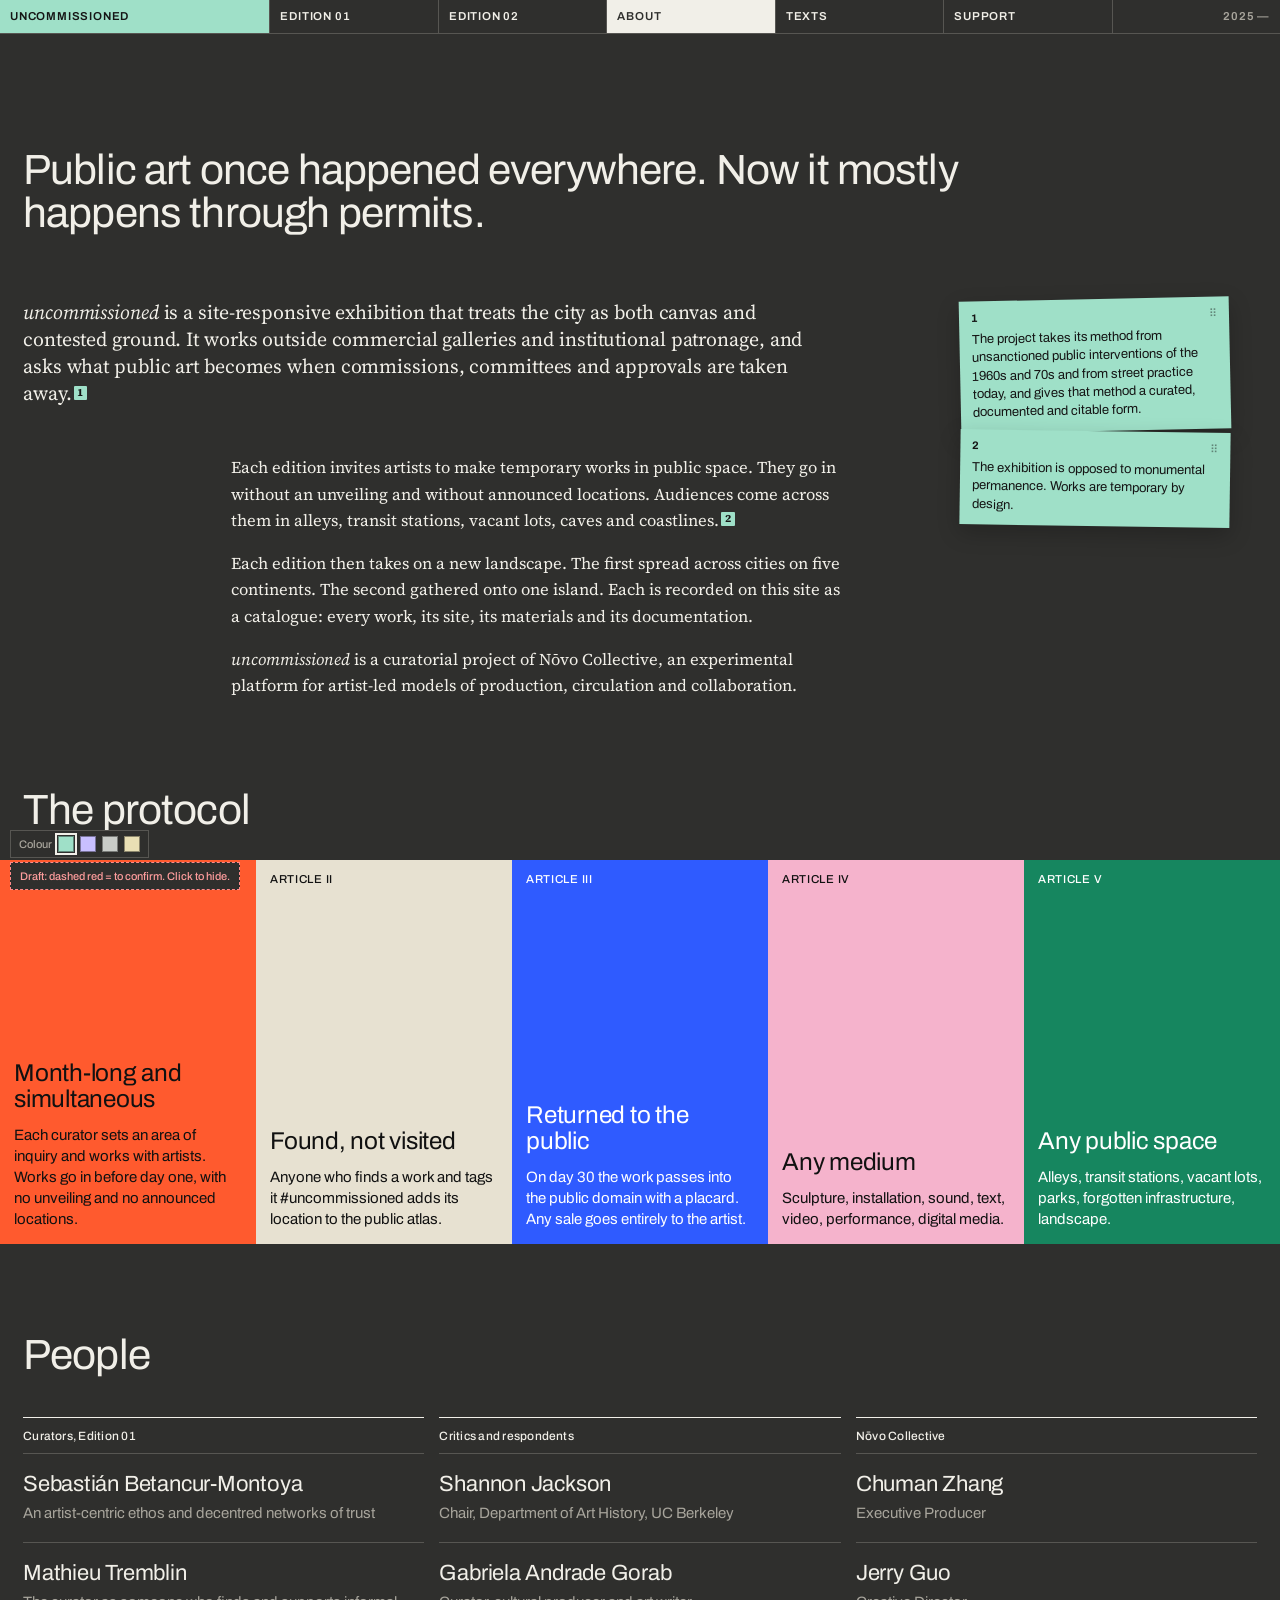
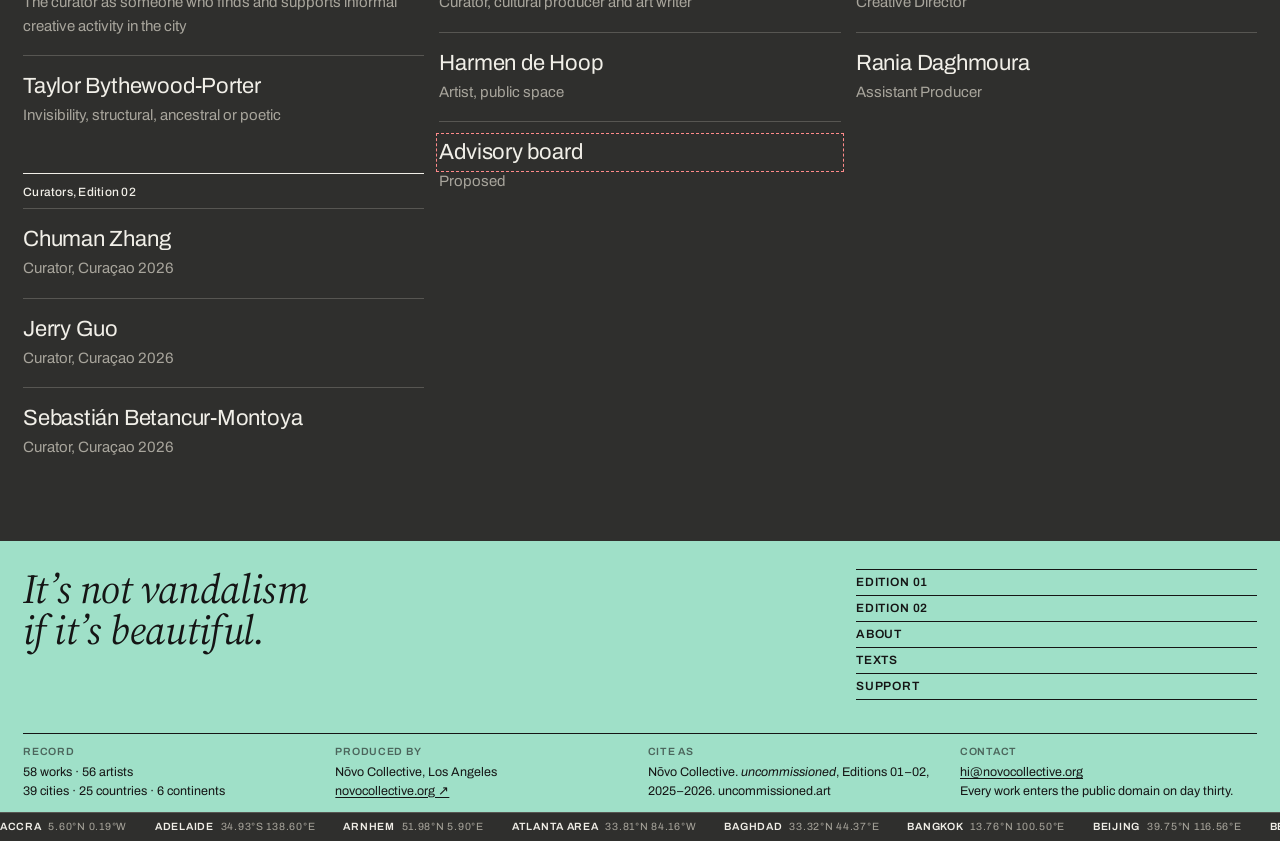
==== about.html @ 0398e827 "About: Edition 02 curators Co-Authored-By: Claude Opus 5.5 <noreply@anthropic.com>" ====
<!doctype html>
<html lang="en">
<head>
<meta charset="utf-8">
<meta name="viewport" content="width=device-width, initial-scale=1">
<title>About · uncommissioned</title>
<link rel="preconnect" href="https://fonts.googleapis.com"><link rel="preconnect" href="https://fonts.gstatic.com" crossorigin>
<link href="https://fonts.googleapis.com/css2?family=Archivo:ital,wdth,wght@0,62..125,300..900;1,62..125,300..900&family=Source+Serif+4:ital,opsz,wght@0,8..60,400;0,8..60,500;1,8..60,400&display=swap" rel="stylesheet">
<link rel="stylesheet" href="assets/style.css?v=14">
<style>
.top{padding-top:clamp(56px,9vw,140px)}
.top h1{grid-column:1/11}
.essay .lede{grid-column:1/9}
.essay .body{grid-column:3/9;margin-top:48px}
.essay .body p+p{margin-top:1em}
.essay aside{grid-column:10/-1;grid-row:1/3;align-self:start}
.arts{display:grid;grid-template-columns:repeat(5,minmax(0,1fr))}
.arts .tile{aspect-ratio:auto;min-height:clamp(300px,30vw,440px)}
.arts .tile .h{font-size:clamp(22px,1.9vw,30px)}
.arts .tile p{font-size:15px;line-height:1.4;margin-top:12px}
.ppl{display:grid;grid-template-columns:repeat(12,minmax(0,1fr));column-gap:var(--gap)}
.ppl .g{grid-column:span 4}
.ppl h3{border-top:1px solid var(--fg);padding-top:10px;margin-bottom:8px}
.ppl .p{border-top:1px solid var(--line-2);padding:14px 0 18px}
.ppl .p b{display:block;font-size:22px;font-weight:400;letter-spacing:-.01em}
.ppl .p span{font-size:15px;color:var(--dim)}
@media (max-width:1000px){.arts{grid-template-columns:1fr 1fr}.ppl .g{grid-column:1/-1;margin-bottom:40px}}
@media (max-width:860px){.top h1,.essay .lede,.essay .body,.essay aside{grid-column:1/-1}.essay aside{grid-row:auto;margin-top:32px}}
@media (max-width:520px){.arts{grid-template-columns:1fr}}
</style>
</head>
<body>
<main>
  <section class="top pg grid">
    <h1 class="t-1">Public art once happened everywhere. Now it mostly happens through permits.</h1>
  </section>

  <div class="space-l"></div>

  <section class="pg grid essay">
    <p class="lede t-lede"><i>uncommissioned</i> is a site-responsive exhibition that treats the city as both canvas and contested ground. It works outside commercial galleries and institutional patronage, and asks what public art becomes when commissions, committees and approvals are taken away.<button class="fm" type="button" data-n="1">1</button></p>
    <aside>
      <div class="fn" data-n="1"><b>1</b>The project takes its method from unsanctioned public interventions of the 1960s and 70s and from street practice today, and gives that method a curated, documented and citable form.</div>
      <div class="fn" data-n="2"><b>2</b>The exhibition is opposed to monumental permanence. Works are temporary by design.</div>
    </aside>
    <div class="body t-body">
      <p>Each edition invites artists to make temporary works in public space. They go in without an unveiling and without announced locations. Audiences come across them in alleys, transit stations, vacant lots, caves and coastlines.<button class="fm" type="button" data-n="2">2</button></p>
      <p>Each edition then takes on a new landscape. The first spread across cities on five continents. The second gathered onto one island. Each is recorded on this site as a catalogue: every work, its site, its materials and its documentation.</p>
      <p><i>uncommissioned</i> is a curatorial project of Nōvo Collective, an experimental platform for artist-led models of production, circulation and collaboration.</p>
    </div>
  </section>

  <div class="space-xl"></div>

  <section>
    <div class="pg" style="margin-bottom:28px"><h2 class="t-1">The protocol</h2></div>
    <div class="arts" id="arts"></div>
  </section>

  <div class="space-xl"></div>

  <section class="pg">
    <h2 class="t-1" style="margin-bottom:40px">People</h2>
    <div class="ppl">
      <div class="g">
        <h3 class="t-meta" style="color:var(--fg)">Curators, Edition 01</h3>
        <div class="p"><b>Sebastián Betancur-Montoya</b><span>An artist-centric ethos and decentred networks of trust</span></div>
        <div class="p"><b>Mathieu Tremblin</b><span>The curator as someone who finds and supports informal creative activity in the city</span></div>
        <div class="p"><b>Taylor Bythewood-Porter</b><span>Invisibility, structural, ancestral or poetic</span></div>
        <h3 class="t-meta" style="color:var(--fg);margin-top:28px">Curators, Edition 02</h3>
        <div class="p"><b>Chuman Zhang</b><span>Curator, Curaçao 2026</span></div>
        <div class="p"><b>Jerry Guo</b><span>Curator, Curaçao 2026</span></div>
        <div class="p"><b>Sebastián Betancur-Montoya</b><span>Curator, Curaçao 2026</span></div>
      </div>
      <div class="g">
        <h3 class="t-meta" style="color:var(--fg)">Critics and respondents</h3>
        <div class="p"><b>Shannon Jackson</b><span>Chair, Department of Art History, UC Berkeley</span></div>
        <div class="p"><b>Gabriela Andrade Gorab</b><span>Curator, cultural producer and art writer</span></div>
        <div class="p"><b>Harmen de Hoop</b><span>Artist, public space</span></div>
        <div class="p"><b class="tbc">Advisory board</b><span>Proposed</span></div>
      </div>
      <div class="g">
        <h3 class="t-meta" style="color:var(--fg)">Nōvo Collective</h3>
        <div class="p"><b>Chuman Zhang</b><span>Executive Producer</span></div>
        <div class="p"><b>Jerry Guo</b><span>Creative Director</span></div>
        <div class="p"><b>Rania Daghmoura</b><span>Assistant Producer</span></div>
      </div>
    </div>
  </section>

  <div class="space-l"></div>
</main>

<script src="assets/data.js?v=14"></script>
<script src="assets/site.js?v=14"></script>
<script>
header("About"); footer(); setAccent("signal");
const A = [
  ["I","Month-long and simultaneous","Each curator sets an area of inquiry and works with artists. Works go in before day one, with no unveiling and no announced locations.","vermilion"],
  ["II","Found, not visited","Anyone who finds a work and tags it #uncommissioned adds its location to the public atlas.","bone"],
  ["III","Returned to the public","On day 30 the work passes into the public domain with a placard. Any sale goes entirely to the artist.","blue"],
  ["IV","Any medium","Sculpture, installation, sound, text, video, performance, digital media.","pink"],
  ["V","Any public space","Alleys, transit stations, vacant lots, parks, forgotten infrastructure, landscape.","green"],
];
document.getElementById("arts").innerHTML = A.map(a => `<div class="tile" style="${cvars(a[3])}"><div class="k">Article ${a[0]}</div><div><div class="h">${a[1]}</div><p>${a[2]}</p></div></div>`).join("");
</script>
</body>
</html>
---- assets/style.css ----
/* uncommissioned — shared styles (v2.1)
   One family, Archivo, used at five levels:
   .t-display  heavy condensed, for scale (numbers, giant words)
   .t-1        page headline
   .t-2        section headline / item titles
   .t-lede     opening paragraph
   body        reading text
   .t-meta     labels, dates, captions
   Recurring motif: the paper footnote (.fm marker + .fn note), draggable.
*/
:root{
  --bg:#2f2f2d; --bg-2:#383835; --fg:#f1efe8; --dim:#a8a59c; --line:#454542; --line-2:#575652;
  --note:#e9dfb4; --note-ink:#151515;
  --accent:#ff5a2e; --accent-ink:#111;
  --pad:clamp(14px,1.8vw,26px); --gap:clamp(10px,1.2vw,18px);
  --f:"Archivo",Helvetica,Arial,sans-serif; --serif:"Source Serif 4",Georgia,"Times New Roman",serif;
}
*{box-sizing:border-box;margin:0;padding:0}
html{-webkit-text-size-adjust:100%}
body{background:var(--bg);color:var(--fg);font-family:var(--f);font-size:15.5px;line-height:1.5;font-weight:400;-webkit-font-smoothing:antialiased;overflow-x:hidden}
img{display:block;max-width:100%;height:auto}
a{color:inherit;text-decoration:none}
em,i{font-style:italic}
button{font:inherit;color:inherit;background:none;border:0;cursor:pointer}

/* ——— type ——— */
.t-display{font-size:clamp(52px,7.2vw,124px);line-height:.84;font-weight:800;font-variation-settings:"wdth" 62;font-stretch:62%;letter-spacing:-.01em}
.t-1{font-size:clamp(28px,3.3vw,52px);line-height:1.02;font-weight:400;letter-spacing:-.02em}
.t-2{font-size:clamp(19px,1.6vw,26px);line-height:1.15;font-weight:400;letter-spacing:-.01em}
.t-3{font-size:16px;line-height:1.3;font-weight:600}
.t-lede{font-family:var(--serif);font-size:clamp(19px,1.55vw,24px);line-height:1.36;font-weight:400;letter-spacing:-.005em}
.t-body{font-family:var(--serif);font-size:16.5px;line-height:1.6;font-weight:400}
.serif{font-family:var(--serif)}
.t-meta{font-size:12px;line-height:1.4;font-weight:500;letter-spacing:.02em;color:var(--dim)}
.caps{text-transform:uppercase;letter-spacing:.06em}
.dim{color:var(--dim)}

/* ——— layout ——— */
.pg{padding:0 var(--pad)}
.grid{display:grid;grid-template-columns:repeat(12,minmax(0,1fr));column-gap:var(--gap)}
.space-xl{height:clamp(64px,7vw,110px)}
.space-l{height:clamp(44px,5vw,76px)}
.space-m{height:clamp(36px,4vw,64px)}

/* ——— header: one slim ruled line ——— */
.hd{position:sticky;top:0;z-index:30;display:grid;grid-template-columns:1.6fr repeat(5,1fr) 1fr;background:var(--bg);border-bottom:1px solid var(--line-2);height:34px}
.hd a,.hd span{display:flex;align-items:center;padding:0 10px;border-left:1px solid var(--line-2);font-size:11.5px;font-weight:600;text-transform:uppercase;letter-spacing:.07em;transition:background .15s,color .15s;white-space:nowrap;overflow:hidden}
.hd a:first-child{border-left:0;background:var(--note);color:var(--note-ink)}
.hd a:not(:first-child):hover,.hd a[aria-current]{background:var(--fg);color:var(--bg)}
.hd .yr{color:var(--dim);justify-content:flex-end}
.hd .menu{display:none}
@media (max-width:860px){
  .hd{grid-template-columns:1fr auto;height:auto}
  .hd a:first-child{height:34px}
  .hd a:not(:first-child),.hd span{display:none}
  .hd .menu{display:block;padding:0 14px;border-left:1px solid var(--line-2);font-size:11.5px;text-transform:uppercase;letter-spacing:.07em;font-weight:500}
  .hd.open a:not(:first-child){display:flex;grid-column:1/-1;height:38px;border-left:0;border-top:1px solid var(--line-2)}
}

/* ——— footnotes: the recurring motif ——— */
/* marker: a small yellow tag, not a superscript, so it never reads as a power */
.fm{display:inline-flex;align-items:center;justify-content:center;min-width:1.25em;height:1.25em;padding:0 .25em;margin:0 .1em 0 .18em;background:var(--note);color:var(--note-ink);font-size:11px;font-weight:700;line-height:1;vertical-align:.35em;letter-spacing:0;font-stretch:100%;font-variation-settings:"wdth" 100;cursor:pointer;border-radius:1px;transition:transform .15s}
.fm:hover{transform:rotate(-6deg) scale(1.12)}
.t-display .fm{font-size:13px;vertical-align:top;margin-top:.12em}
.fn{position:relative;background:var(--note);color:var(--note-ink);padding:9px 12px 11px;font-size:13px;line-height:1.42;font-weight:400;max-width:270px;box-shadow:0 8px 22px rgba(0,0,0,.22);cursor:grab;touch-action:none;user-select:none;transition:box-shadow .2s;z-index:4}
.fn:active{cursor:grabbing;box-shadow:0 16px 34px rgba(0,0,0,.35)}
.fn b{display:flex;justify-content:space-between;font-weight:700;font-size:11px;margin-bottom:4px;letter-spacing:.04em}
.fn b::after{content:"⠿";font-weight:400;opacity:.45}
.fn a{text-decoration:underline}
.fn.flash{animation:flash .7s}
@keyframes flash{0%,100%{transform:var(--tf,none)}30%{transform:var(--tf,none) scale(1.06) rotate(-1.5deg)}}

/* draft marks (remove before launch) */
.tbc{outline:1px dashed #ff8a8a;outline-offset:2px;cursor:help}
body.clean .tbc{outline:0}
.draft{position:fixed;left:10px;bottom:10px;z-index:60;background:var(--bg);color:#ff9d9d;border:1px dashed #ff8a8a;padding:5px 9px;font-size:11px;font-weight:500}

/* ——— colour tiles ——— */
.tiles{display:grid;grid-template-columns:repeat(4,minmax(0,1fr))}
.tile{position:relative;aspect-ratio:4/5;display:flex;flex-direction:column;justify-content:space-between;padding:12px 14px 14px;overflow:hidden;background:var(--c,#222);color:var(--k,#fff)}
.tile .k{font-size:11.5px;font-weight:500;line-height:1.3;text-transform:uppercase;letter-spacing:.06em}
.tile .h{font-size:clamp(18px,1.6vw,24px);line-height:1.1;letter-spacing:-.01em}
.tile .arrow{position:absolute;right:14px;top:10px}
@media (max-width:1000px){.tiles{grid-template-columns:repeat(2,minmax(0,1fr))}}

/* ——— figures ——— */
.figs{display:grid;grid-template-columns:repeat(4,minmax(0,1fr));column-gap:var(--gap)}
.figs .f{border-top:1px solid var(--line-2);padding-top:12px}
.figs .f .t-display{display:block}
.figs .f .t-meta{margin-top:10px;color:var(--fg)}
@media (max-width:760px){.figs{grid-template-columns:1fr 1fr;row-gap:30px}}

/* ——— map ——— */
.map-wrap{position:relative;border-top:1px solid var(--line-2);border-bottom:1px solid var(--line-2)}
.map-wrap svg{display:block;width:100%;height:auto}
.loc .land{fill:#4a4944;stroke:#8d8a80;stroke-width:.8}
.loc{background:#2a2a28!important}
.map-wrap .grat{fill:none;stroke:#393936;stroke-width:.6}
.map-wrap .pt{cursor:pointer}
.map-wrap .pt .ring{fill:none;stroke-width:1;opacity:.55;transform-box:fill-box;transform-origin:center;animation:pulse 3.2s ease-out infinite}
.map-wrap .pt:hover .dot{stroke:#fff;stroke-width:2}
.map-wrap .lbl{font-family:var(--f);font-size:11px;font-weight:600;fill:var(--fg);paint-order:stroke;stroke:var(--bg);stroke-width:3px;stroke-linejoin:round;pointer-events:none;transition:opacity .2s}
.map-wrap .pt .n{font-family:var(--f);font-size:11px;font-weight:700;text-anchor:middle;pointer-events:none}
.map-wrap svg{cursor:grab;touch-action:pan-y}
.map-wrap svg:active{cursor:grabbing}
.map-wrap .base path{vector-effect:non-scaling-stroke}
.map-wrap{overflow:hidden}
.map-ui{position:absolute;right:var(--pad);top:12px;display:flex;flex-direction:column;gap:0;z-index:4;border:1px solid var(--line-2);background:var(--bg)}
.map-ui button{width:34px;height:30px;font-size:17px;line-height:1;border-top:1px solid var(--line-2)}
.map-ui button:first-child{border-top:0}
.map-ui button[data-z="reset"]{font-size:9.5px;font-weight:600;text-transform:uppercase;letter-spacing:.04em}
.map-ui button:hover{background:var(--fg);color:var(--bg)}
.map-hint{position:absolute;left:50%;top:50%;transform:translate(-50%,-50%);background:rgba(20,20,19,.82);color:var(--fg);padding:8px 14px;font-size:12.5px;font-weight:500;pointer-events:none;opacity:0;transition:opacity .25s;z-index:5}
.map-hint.on{opacity:1}
/* Curaçao: water lines, hachure, degree frame */
.map-wrap{background:#2a2a28}
.map-wrap .grat{stroke:#3a3a37}
.map-wrap .wl,.map-wrap .wl-cut{fill:none;stroke-linejoin:round;vector-effect:none!important}
.map-wrap .wl{stroke:#7d97ad}
.map-wrap .pts .pt{cursor:pointer}
.map-wrap .lbls{pointer-events:none}
.map-wrap .wl-cut{stroke:#2a2a28}
.map-wrap .land{fill:#4a4944;stroke:#8d8a80;stroke-width:1}
.map-wrap .land-h{stroke:none}
.map-wrap .terrain .band{stroke:none}
.map-wrap .terrain .shade{image-rendering:auto;mix-blend-mode:normal;pointer-events:none}
.map-wrap .terrain .ct{fill:none;stroke:#8d8a80;stroke-width:.5;opacity:.55}
.map-wrap .terrain .ct.ix{stroke-width:.9;opacity:.85}
.map-wrap .legend text{font-family:var(--f);font-size:10px;fill:var(--dim)}
.map-wrap .hatch{stroke:#5a5953;stroke-width:1}
.map-wrap .places text{font-family:var(--f);font-size:11px;fill:var(--dim)}
.map-wrap .places .sea{font-family:var(--serif);font-style:italic;font-size:15px;letter-spacing:.12em;fill:#6b8aa6}
.map-wrap .places .peak{fill:var(--dim)}
.map-wrap .places .town{fill:none;stroke:var(--dim);stroke-width:1.2}
.map-wrap .ticks text,.map-wrap .scale text,.map-wrap .north text{font-family:var(--f);font-size:10px;fill:var(--dim);letter-spacing:.03em}
.map-wrap .scale path{fill:none;stroke:var(--dim);stroke-width:1.2}
.map-wrap .north path{fill:var(--dim)}
@keyframes pulse{0%{transform:scale(1);opacity:.7}100%{transform:scale(1.9);opacity:0}}
@media (prefers-reduced-motion:reduce){.map-wrap .pt .ring{animation:none;opacity:0}}
.map-tip{position:absolute;pointer-events:none;z-index:5;padding:8px 10px;max-width:240px;font-size:12px;line-height:1.35;opacity:0;transform:translate(-50%,calc(-100% - 12px));transition:opacity .12s}
.map-tip i{display:block;font-size:14px}
.map-key{list-style:none;display:grid;grid-template-columns:repeat(4,minmax(0,1fr));column-gap:var(--gap);padding:14px var(--pad) 0}
.map-key li{border-top:1px solid var(--line-2);padding:8px 0 12px;font-size:13px;line-height:1.35}
.map-key b{font-weight:600;margin-right:4px}
.map-key .sw{display:inline-block;width:8px;height:8px;border-radius:50%;margin-right:7px}
.map-key a:hover b{color:var(--accent)}
@media (max-width:760px){.map-key{grid-template-columns:1fr 1fr}}

/* ——— inline index: words + small images (for works without their own page) ——— */
.inline-index{font-size:clamp(26px,3.4vw,52px);line-height:1.24;font-weight:300;letter-spacing:-.02em}
.inline-index .it{display:inline;cursor:pointer;transition:color .2s}
.inline-index .it:hover{color:var(--hc,var(--accent))}
.inline-index .it i{font-family:var(--serif);font-weight:400}
.inline-index .by{font-size:.42em;letter-spacing:.02em;font-weight:500;color:var(--dim);vertical-align:.5em;margin-left:.3em;text-transform:uppercase}
.thumb{display:inline-block;width:1.1em;height:.82em;vertical-align:-.04em;margin:0 .14em;object-fit:cover;background:var(--c,#555);transition:transform .25s}
.it:hover .thumb{transform:scale(1.6) rotate(-3deg)}

/* marquee version (home) */
.marquee{overflow:hidden;white-space:nowrap;border-top:1px solid var(--line-2)}
.marquee .row{display:inline-flex;gap:0;padding:6px 0;animation:mq var(--d,70s) linear infinite}
.marquee .row.rev{animation-direction:reverse}
.marquee:hover .row{animation-play-state:paused}
.marquee .row > span{padding-right:.3em}
@keyframes mq{from{transform:translateX(0)}to{transform:translateX(-50%)}}
@media (prefers-reduced-motion:reduce){.marquee .row{animation:none}}

/* ——— pop-up window ——— */
.win{position:absolute;z-index:70;width:min(340px,calc(100vw - 24px));background:var(--c,#f1efe8);color:var(--k,#111);box-shadow:0 22px 60px rgba(0,0,0,.45);border:1px solid rgba(0,0,0,.6);animation:winin .28s cubic-bezier(.2,.8,.2,1.2)}
.win .bar{display:flex;justify-content:space-between;align-items:center;height:26px;padding:0 4px 0 10px;border-bottom:1px solid rgba(0,0,0,.6);font-size:11px;font-weight:600;text-transform:uppercase;letter-spacing:.06em;cursor:grab;touch-action:none;user-select:none}
.win .x{width:22px;height:20px;font-size:14px;line-height:1}
.win .x:hover{background:rgba(0,0,0,.12)}
.win .bd{padding:12px 12px 14px}
.win img{width:100%;aspect-ratio:3/2;object-fit:cover;margin-bottom:10px}
.win h4{font-family:var(--serif);font-size:21px;line-height:1.15;font-weight:400;font-style:italic}
.win .wl{list-style:none;max-height:340px;overflow:auto}
.win .wl li{display:flex;gap:9px;align-items:flex-start;padding:7px 0;border-top:1px solid rgba(0,0,0,.18);cursor:pointer;font-size:13px;line-height:1.3}
.win .wl li:hover i{text-decoration:underline}
.win .wl i{font-family:var(--serif);font-size:16px}
.win .wl .sw{flex:none;width:10px;height:10px;margin-top:4px}
.win p{font-size:13px;line-height:1.4;margin-top:6px}
.win dl{display:grid;grid-template-columns:70px 1fr;gap:3px 10px;font-size:12.5px;margin-top:10px;border-top:1px solid rgba(0,0,0,.25);padding-top:8px}
.win dt{opacity:.6}
@keyframes winin{from{transform:translateY(12px) scale(.96);opacity:0}}

/* ticket (home pop-up) */
.ticket{position:fixed;right:18px;bottom:18px;z-index:65;display:flex;background:var(--note);color:var(--note-ink);box-shadow:0 22px 60px rgba(0,0,0,.45);animation:tk .6s cubic-bezier(.2,.8,.2,1.2);transform:rotate(-3deg)}
.ticket::before,.ticket::after{content:"";position:absolute;left:0;right:0;height:8px;background:radial-gradient(circle at 5px 0,transparent 4px,var(--note) 4.5px) repeat-x;background-size:10px 8px}
.ticket::before{top:-7px;transform:rotate(180deg)}
.ticket::after{bottom:-7px}
.ticket .stub{writing-mode:vertical-rl;transform:rotate(180deg);padding:12px 8px;border-left:1px dashed rgba(0,0,0,.5);font-weight:800;font-variation-settings:"wdth" 62;font-stretch:62%;font-size:20px;letter-spacing:.01em;text-transform:uppercase}
.ticket .body{padding:12px 14px 12px;width:230px}
.ticket .body .big{font-weight:800;font-variation-settings:"wdth" 62;font-stretch:62%;font-size:34px;line-height:.9;text-transform:uppercase}
.ticket .body p{font-size:12.5px;line-height:1.35;margin-top:8px}
.ticket .body .go{display:inline-block;margin-top:10px;font-size:12px;font-weight:700;text-transform:uppercase;letter-spacing:.05em;border-bottom:1.5px solid}
.ticket .x{position:absolute;right:6px;top:4px;font-size:14px}
@keyframes tk{from{transform:translateY(140%) rotate(8deg)}}

/* ——— links ——— */
.ln{display:inline-flex;gap:6px;align-items:baseline;font-weight:500;border-bottom:1px solid currentColor;padding-bottom:1px;transition:color .15s}
.ln:hover{color:var(--accent)}
.cyc{display:inline-block;transition:color .4s}

/* ——— footer ——— */
.ft{overflow:hidden}
.ft-band{background:var(--note);color:var(--note-ink);padding:clamp(18px,2.2vw,30px) var(--pad) 12px}
.ft-say{grid-column:1/8;font-family:var(--serif);font-style:italic;font-size:clamp(28px,3.2vw,50px);line-height:1;letter-spacing:-.015em}
.ft-nav{grid-column:9/-1;align-self:end;display:flex;flex-direction:column;border-top:1px solid currentColor}
.ft-nav a{display:flex;justify-content:space-between;padding:3px 0 4px;border-bottom:1px solid currentColor;font-size:12px;font-weight:600;text-transform:uppercase;letter-spacing:.07em;transition:padding .2s}
.ft-nav a::after{content:"→";opacity:0;transition:opacity .2s}
.ft-nav a:hover{padding-left:10px}
.ft-nav a:hover::after{opacity:1}
.ft-cols{margin-top:clamp(20px,2.6vw,40px);border-top:1px solid currentColor;padding-top:10px;row-gap:18px}
.ft-cols > div{grid-column:span 3}
.ft-cols p{font-size:12.5px;line-height:1.45}
.ft-cols .k{font-size:10.5px;font-weight:600;text-transform:uppercase;letter-spacing:.07em;opacity:.6;margin-bottom:4px}
.ft-cols a{text-decoration:underline;text-underline-offset:2px}
.ft-tick{overflow:hidden;white-space:nowrap;padding:6px 0 7px;font-size:10.5px;text-transform:uppercase;letter-spacing:.07em;color:var(--dim);border-top:1px solid var(--line-2)}
.ft-row{display:inline-block;animation:tick 160s linear infinite}
.ft-tick:hover .ft-row{animation-play-state:paused}
.ft-row span{margin-right:28px}
.ft-row b{font-weight:600;color:var(--fg);margin-right:4px}
@keyframes tick{to{transform:translateX(-50%)}}
@media (prefers-reduced-motion:reduce){.ft-row{animation:none}}
@media (max-width:860px){.ft-say,.ft-nav{grid-column:1/-1}.ft-nav{margin-top:28px}.ft-cols > div{grid-column:span 6}}
@media (max-width:520px){.ft-cols > div{grid-column:1/-1}}

/* ——— index cards (works without their own page) ——— */
.cards{display:grid;grid-template-columns:repeat(6,minmax(0,1fr));border-top:1px solid var(--line-2)}
.ic{display:flex;flex-direction:column;text-align:left;background:var(--bg);border-right:1px solid var(--line-2);border-bottom:1px solid var(--line-2);color:var(--fg);padding:10px 10px 14px;min-height:100%;transition:background .18s,color .18s;cursor:pointer}
.ic:hover{background:var(--c);color:var(--k)}
.ic-top{display:flex;justify-content:space-between;font-size:10.5px;font-weight:600;text-transform:uppercase;letter-spacing:.06em;opacity:.7}
.ic-img{display:block;margin:10px 0 12px;aspect-ratio:1;background:var(--c);overflow:hidden}
.ic-img img{width:100%;height:100%;object-fit:cover;filter:grayscale(1) contrast(1.05);mix-blend-mode:multiply;transition:filter .25s}
.ic:hover .ic-img img{filter:none;mix-blend-mode:normal}
.ic-t{font-family:var(--serif);font-style:italic;font-size:17px;line-height:1.18}
.ic-a{font-size:12.5px;font-weight:500;margin-top:6px}
.ic-p{font-size:12px;opacity:.65;margin-top:2px}
.ic.off{display:none}
@media (max-width:1100px){.cards{grid-template-columns:repeat(4,minmax(0,1fr))}}
@media (max-width:620px){.cards{grid-template-columns:repeat(2,minmax(0,1fr))}}
.chips{display:flex;flex-wrap:wrap;gap:6px}
.chips button{font-size:12px;font-weight:500;padding:4px 10px 5px;border:1px solid var(--line-2);border-radius:99px;transition:background .15s,color .15s}
.chips button .sw{display:inline-block;width:8px;height:8px;border-radius:50%;margin-right:6px;vertical-align:1px}
.chips button[aria-pressed="true"]{background:var(--fg);color:var(--bg);border-color:var(--fg)}

/* ——— big colour blocks to move between pages ——— */
.blocks{display:grid;grid-template-columns:repeat(auto-fit,minmax(220px,1fr))}
.blocks a{display:flex;flex-direction:column;gap:4px;min-height:clamp(104px,9vw,140px);padding:12px var(--pad) 14px;background:var(--c);color:var(--k);transition:filter .2s}
.blocks a:hover{filter:brightness(1.07)}
.blocks .k{font-size:11.5px;font-weight:600;text-transform:uppercase;letter-spacing:.06em;opacity:.8}
.blocks .h{font-family:var(--serif);font-style:italic;font-size:clamp(18px,1.5vw,23px);line-height:1.12;margin-top:auto}
.blocks .s{font-size:13px;opacity:.8}

.blocks a.plain{background:var(--bg);color:var(--fg);box-shadow:inset 0 0 0 1px var(--line-2)}
.blocks a.plain:hover{background:var(--fg);color:var(--bg);filter:none}
.blocks .k b{font-weight:600;opacity:1}
.ic.has .ic-top span:last-child{opacity:1;color:var(--c)}
.ic.has:hover .ic-top span:last-child{color:inherit}

/* side-note rail */
.rail{position:relative}
.rail .fn{position:absolute;left:0;right:0;max-width:none}
@media (max-width:860px){.rail{margin-top:24px;display:flex;flex-direction:column;gap:14px}.rail .fn{position:relative;max-width:300px}.rail .fn:nth-child(even){margin-left:14%}}

/* draft-only colour picker */
.picker{position:fixed;left:10px;bottom:42px;z-index:60;display:flex;align-items:center;gap:6px;background:var(--bg);border:1px solid var(--line-2);padding:5px 8px;font-size:11px;font-weight:500;color:var(--dim)}
.picker button{width:16px;height:16px;border:1px solid rgba(0,0,0,.4)}
.picker button[aria-pressed="true"]{outline:2px solid var(--fg);outline-offset:1px}
body.clean .picker{display:none}
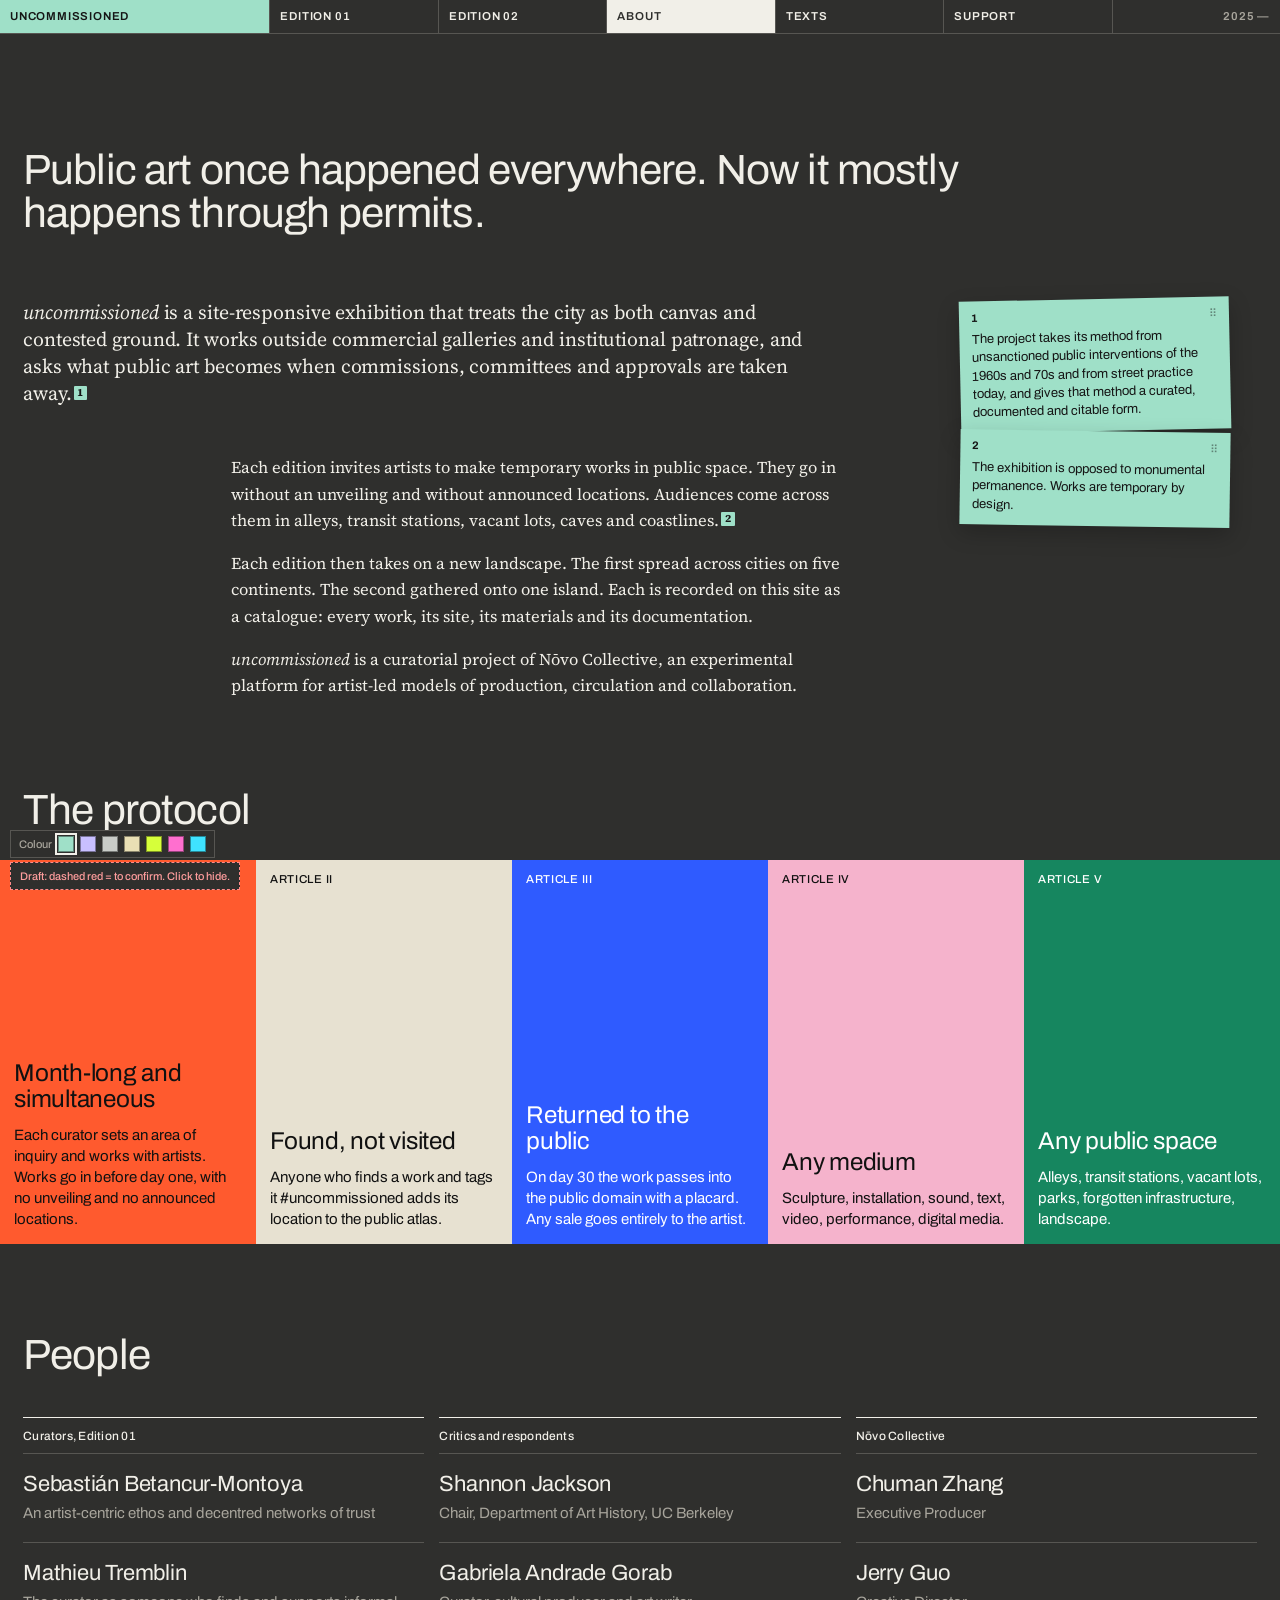
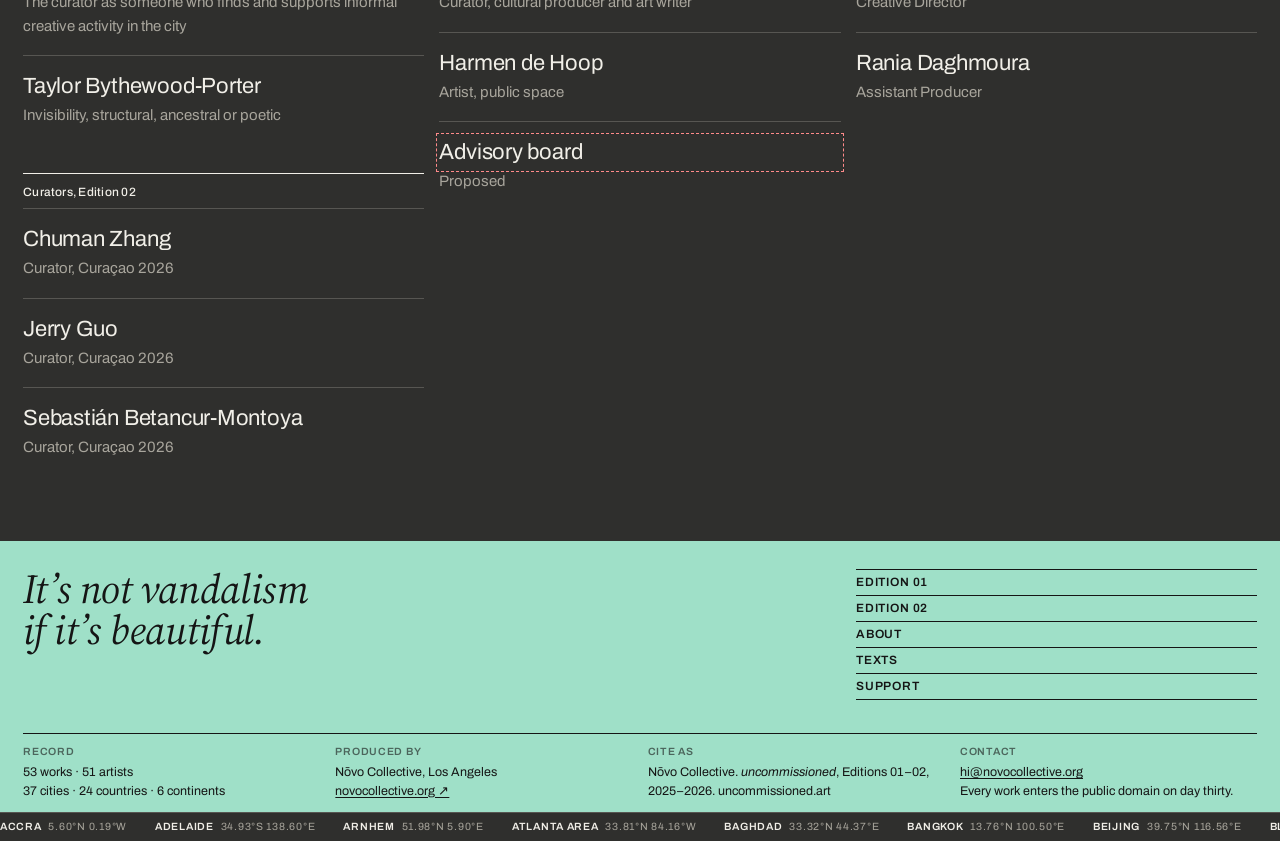
==== commit 1ed9b143: "Edition 01: 45 works, 15 featured; artist pages; hero options - Remove five artists who did not deli" ====
--- a/about.html
+++ b/about.html
@@ -3,10 +3,14 @@
 <head>
 <meta charset="utf-8">
 <meta name="viewport" content="width=device-width, initial-scale=1">
+<link rel="icon" type="image/png" sizes="32x32" href="assets/icons/favicon-32.png">
+<link rel="icon" type="image/png" sizes="16x16" href="assets/icons/favicon-16.png">
+<link rel="apple-touch-icon" href="assets/icons/apple-touch-icon.png">
+<meta name="theme-color" content="#2f2f2d">
 <title>About · uncommissioned</title>
 <link rel="preconnect" href="https://fonts.googleapis.com"><link rel="preconnect" href="https://fonts.gstatic.com" crossorigin>
 <link href="https://fonts.googleapis.com/css2?family=Archivo:ital,wdth,wght@0,62..125,300..900;1,62..125,300..900&family=Source+Serif+4:ital,opsz,wght@0,8..60,400;0,8..60,500;1,8..60,400&display=swap" rel="stylesheet">
-<link rel="stylesheet" href="assets/style.css?v=14">
+<link rel="stylesheet" href="assets/style.css?v=16">
 <style>
 .top{padding-top:clamp(56px,9vw,140px)}
 .top h1{grid-column:1/11}
@@ -91,8 +95,8 @@
   <div class="space-l"></div>
 </main>
 
-<script src="assets/data.js?v=14"></script>
-<script src="assets/site.js?v=14"></script>
+<script src="assets/data.js?v=16"></script>
+<script src="assets/site.js?v=16"></script>
 <script>
 header("About"); footer(); setAccent("signal");
 const A = [
--- a/assets/style.css
+++ b/assets/style.css
@@ -267,3 +267,6 @@
 .picker button{width:16px;height:16px;border:1px solid rgba(0,0,0,.4)}
 .picker button[aria-pressed="true"]{outline:2px solid var(--fg);outline-offset:1px}
 body.clean .picker{display:none}
+.picker .hero-pick{display:flex;align-items:center;gap:4px;margin-left:8px;padding-left:8px;border-left:1px solid var(--line-2)}
+.picker .hero-pick button{width:auto;height:auto;padding:1px 6px;border:1px solid var(--line-2);color:var(--fg);font-size:10.5px;background:none}
+.picker .hero-pick button[aria-pressed="true"]{background:var(--fg);color:var(--bg);outline:0}
